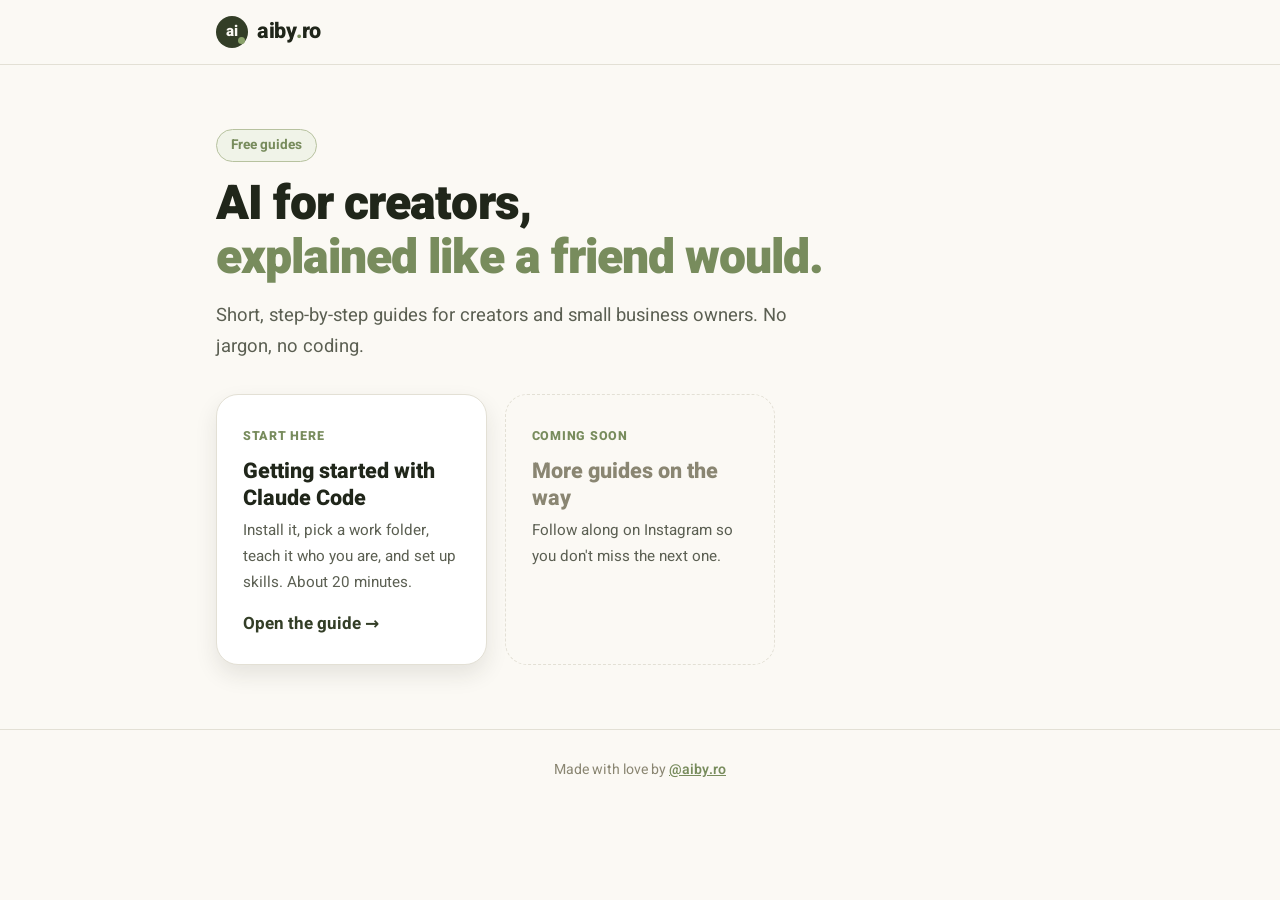
==== index.html @ 623cfec9 "Add aiby.ro guides hub and Claude Code beginner guide Co-Authored-By: Claude Opus 5.5 <noreply@anthr" ====
<!DOCTYPE html>
<html lang="en">
<head>
<meta charset="UTF-8">
<meta name="viewport" content="width=device-width, initial-scale=1.0">
<title>AI Guides | aiby.ro</title>
<meta name="description" content="Free, friendly AI guides for creators and small businesses. No coding required.">
<meta property="og:title" content="AI Guides | aiby.ro">
<meta property="og:description" content="Free, friendly AI guides for creators and small businesses.">
<meta property="og:image" content="https://rogre1.github.io/aiby.ro/claude-code-start/og.png">
<link rel="icon" href="assets/favicon.svg" type="image/svg+xml">
<link rel="preconnect" href="https://fonts.googleapis.com">
<link rel="preconnect" href="https://fonts.gstatic.com" crossorigin>
<link href="https://fonts.googleapis.com/css2?family=Heebo:wght@400;500;600;700;800;900&display=swap" rel="stylesheet">
<style>
*,*::before,*::after{margin:0;padding:0;box-sizing:border-box}
:root{--cream:#FBF9F4;--mint:#F0F3E8;--forest:#333E27;--forest-deep:#20261A;--olive:#788C5D;--olive-bright:#8BA36B;--leaf:#B7C29F;--ink:#1B1D16;--ink-2:#5B5F52;--ink-3:#8A8672;--line:#E3E0D5;--shadow-sm:0 10px 22px rgba(35,38,30,.10)}
body{font-family:'Heebo',system-ui,sans-serif;background:var(--cream);color:var(--ink);line-height:1.7;font-size:17px}
.wrap{max-width:880px;margin:0 auto;padding:0 16px}
header{border-bottom:1px solid var(--line)}
header .wrap{padding-top:16px;padding-bottom:16px}
.wordmark{display:inline-flex;align-items:center;gap:9px;text-decoration:none;color:var(--forest-deep);font-weight:800;font-size:1.35rem;letter-spacing:-.02em;line-height:1}
.wordmark .mk{width:32px;height:32px;border-radius:50%;background:var(--forest);color:var(--cream);display:grid;place-items:center;font-size:.95rem;position:relative}
.wordmark .mk::after{content:"";position:absolute;right:3px;bottom:4px;width:7px;height:7px;border-radius:50%;background:var(--olive-bright)}
.wordmark .dot{color:var(--olive)}
.hero{padding:64px 0 32px}
.eyebrow{display:inline-block;background:var(--mint);color:var(--olive);border:1px solid var(--leaf);font-weight:700;font-size:.85rem;padding:4px 14px;border-radius:99px;margin-bottom:16px}
h1{font-size:clamp(2rem,5.4vw,3rem);line-height:1.12;font-weight:900;color:var(--forest-deep);letter-spacing:-.02em}
h1 em{font-style:normal;color:var(--olive)}
.lead{font-size:1.15rem;color:var(--ink-2);margin-top:14px;max-width:600px}
.grid{display:grid;grid-template-columns:repeat(auto-fill,minmax(260px,1fr));gap:18px;padding-bottom:64px}
.card{display:block;background:#fff;border:1px solid var(--line);border-radius:22px;padding:26px;text-decoration:none;color:inherit;box-shadow:var(--shadow-sm);transition:transform .15s}
.card:hover{transform:translateY(-3px)}
.card .tag{font-size:.78rem;font-weight:800;color:var(--olive);text-transform:uppercase;letter-spacing:.06em}
.card h2{font-size:1.35rem;line-height:1.25;color:var(--forest-deep);margin:8px 0 6px;font-weight:800}
.card p{color:var(--ink-2);font-size:.95rem}
.card .go{display:inline-block;margin-top:14px;font-weight:700;color:var(--forest)}
.card.soon{background:transparent;box-shadow:none;border-style:dashed;color:var(--ink-3)}
.card.soon h2{color:var(--ink-3)}
footer{border-top:1px solid var(--line);padding:28px 16px;text-align:center;color:var(--ink-3);font-size:.88rem}
footer a{color:var(--olive);font-weight:600}
</style>
</head>
<body>
<header><div class="wrap"><a class="wordmark" href="./"><span class="mk">ai</span><span>aiby<span class="dot">.</span>ro</span></a></div></header>
<main class="wrap">
  <section class="hero">
    <span class="eyebrow">Free guides</span>
    <h1>AI for creators,<br><em>explained like a friend would.</em></h1>
    <p class="lead">Short, step-by-step guides for creators and small business owners. No jargon, no coding.</p>
  </section>
  <div class="grid">
    <a class="card" href="claude-code-start/">
      <span class="tag">Start here</span>
      <h2>Getting started with Claude Code</h2>
      <p>Install it, pick a work folder, teach it who you are, and set up skills. About 20 minutes.</p>
      <span class="go">Open the guide →</span>
    </a>
    <div class="card soon">
      <span class="tag">Coming soon</span>
      <h2>More guides on the way</h2>
      <p>Follow along on Instagram so you don't miss the next one.</p>
    </div>
  </div>
</main>
<footer>Made with love by <a href="https://www.instagram.com/aiby.ro/" target="_blank" rel="noopener">@aiby.ro</a></footer>
</body>
</html>
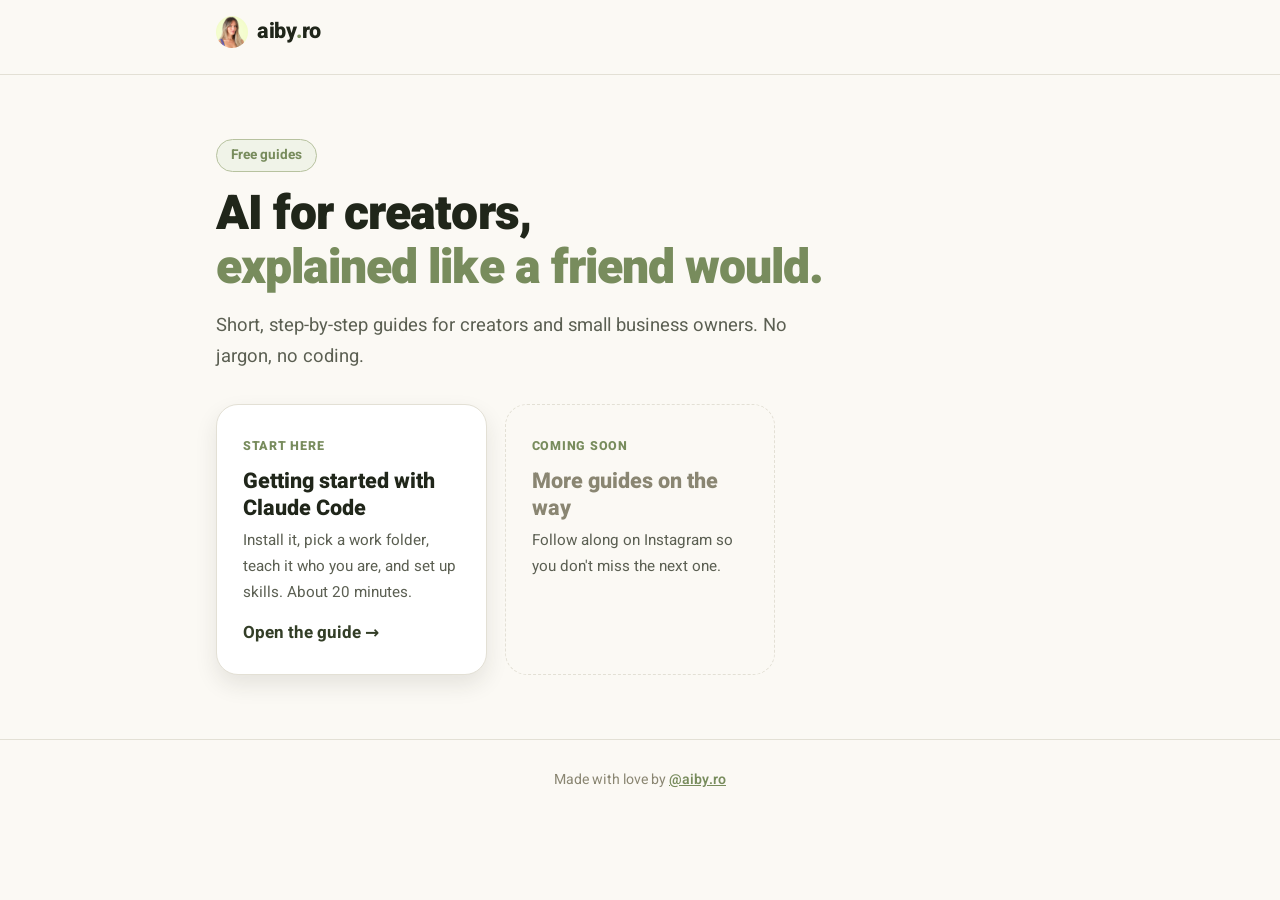
==== commit 7de6b70f: "Add profile photo next to the aiby.ro wordmark on all pages Co-Authored-By: Claude Opus 5.5 <noreply" ====
--- a/index.html
+++ b/index.html
@@ -22,6 +22,7 @@
 .wordmark{display:inline-flex;align-items:center;gap:9px;text-decoration:none;color:var(--forest-deep);font-weight:800;font-size:1.35rem;letter-spacing:-.02em;line-height:1}
 .wordmark .mk{width:32px;height:32px;border-radius:50%;background:var(--forest);color:var(--cream);display:grid;place-items:center;font-size:.95rem;position:relative}
 .wordmark .mk::after{content:"";position:absolute;right:3px;bottom:4px;width:7px;height:7px;border-radius:50%;background:var(--olive-bright)}
+.wordmark .av{width:32px;height:32px;border-radius:50%;object-fit:cover;display:block}
 .wordmark .dot{color:var(--olive)}
 .hero{padding:64px 0 32px}
 .eyebrow{display:inline-block;background:var(--mint);color:var(--olive);border:1px solid var(--leaf);font-weight:700;font-size:.85rem;padding:4px 14px;border-radius:99px;margin-bottom:16px}
@@ -42,7 +43,7 @@
 </style>
 </head>
 <body>
-<header><div class="wrap"><a class="wordmark" href="./"><span class="mk">ai</span><span>aiby<span class="dot">.</span>ro</span></a></div></header>
+<header><div class="wrap"><a class="wordmark" href="./"><img class="av" src="assets/avatar.jpg" alt="" width="32" height="32"><span>aiby<span class="dot">.</span>ro</span></a></div></header>
 <main class="wrap">
   <section class="hero">
     <span class="eyebrow">Free guides</span>
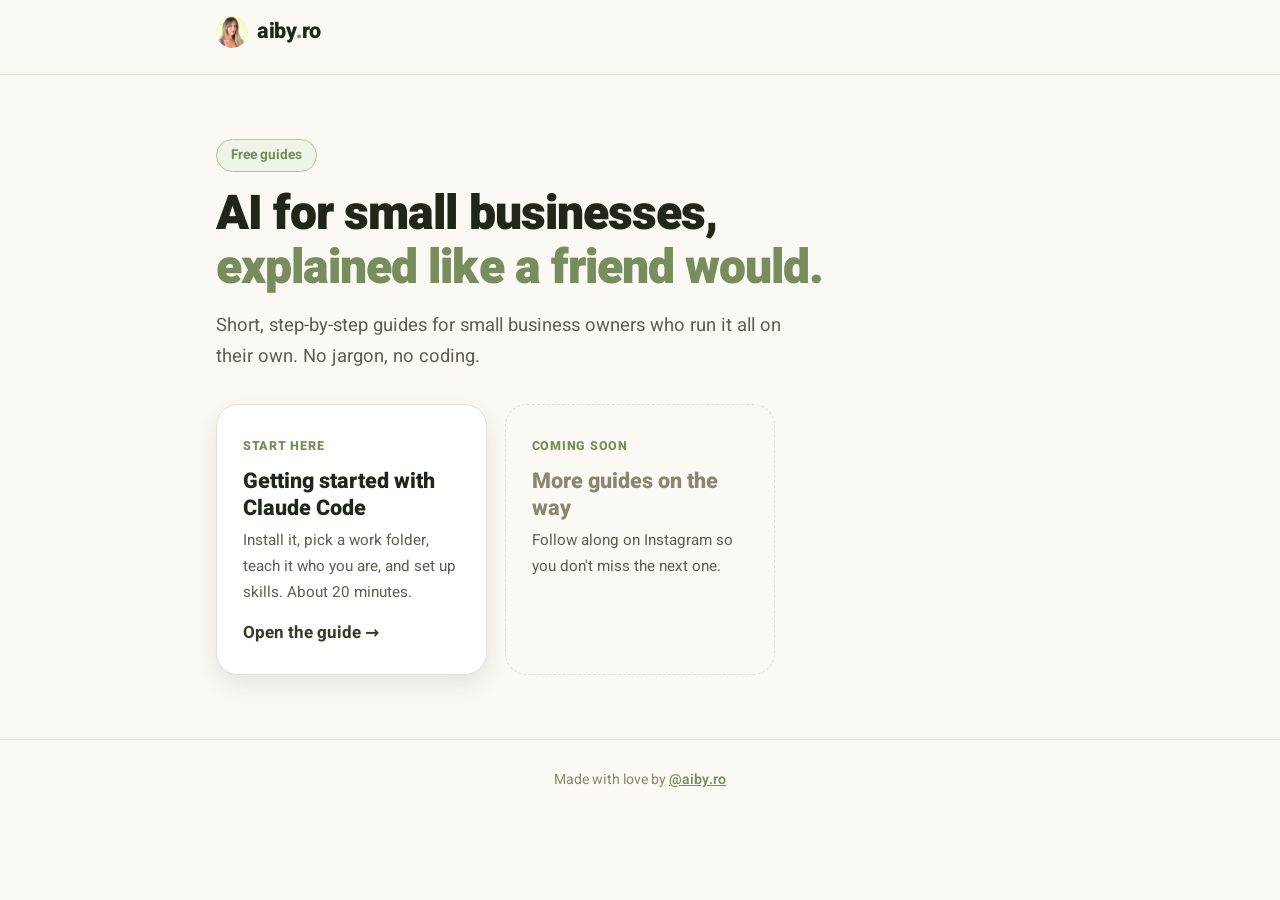
==== commit dac176fa: "Retarget hub page copy to small business owners Co-Authored-By: Claude Opus 5.5 <noreply@anthropic.c" ====
--- a/index.html
+++ b/index.html
@@ -4,9 +4,9 @@
 <meta charset="UTF-8">
 <meta name="viewport" content="width=device-width, initial-scale=1.0">
 <title>AI Guides | aiby.ro</title>
-<meta name="description" content="Free, friendly AI guides for creators and small businesses. No coding required.">
+<meta name="description" content="Free, friendly AI guides for small business owners. No coding required.">
 <meta property="og:title" content="AI Guides | aiby.ro">
-<meta property="og:description" content="Free, friendly AI guides for creators and small businesses.">
+<meta property="og:description" content="Free, friendly AI guides for small business owners.">
 <meta property="og:image" content="https://rogre1.github.io/aiby.ro/claude-code-start/og.png">
 <link rel="icon" href="assets/favicon.svg" type="image/svg+xml">
 <link rel="preconnect" href="https://fonts.googleapis.com">
@@ -47,8 +47,8 @@
 <main class="wrap">
   <section class="hero">
     <span class="eyebrow">Free guides</span>
-    <h1>AI for creators,<br><em>explained like a friend would.</em></h1>
-    <p class="lead">Short, step-by-step guides for creators and small business owners. No jargon, no coding.</p>
+    <h1>AI for small businesses,<br><em>explained like a friend would.</em></h1>
+    <p class="lead">Short, step-by-step guides for small business owners who run it all on their own. No jargon, no coding.</p>
   </section>
   <div class="grid">
     <a class="card" href="claude-code-start/">
